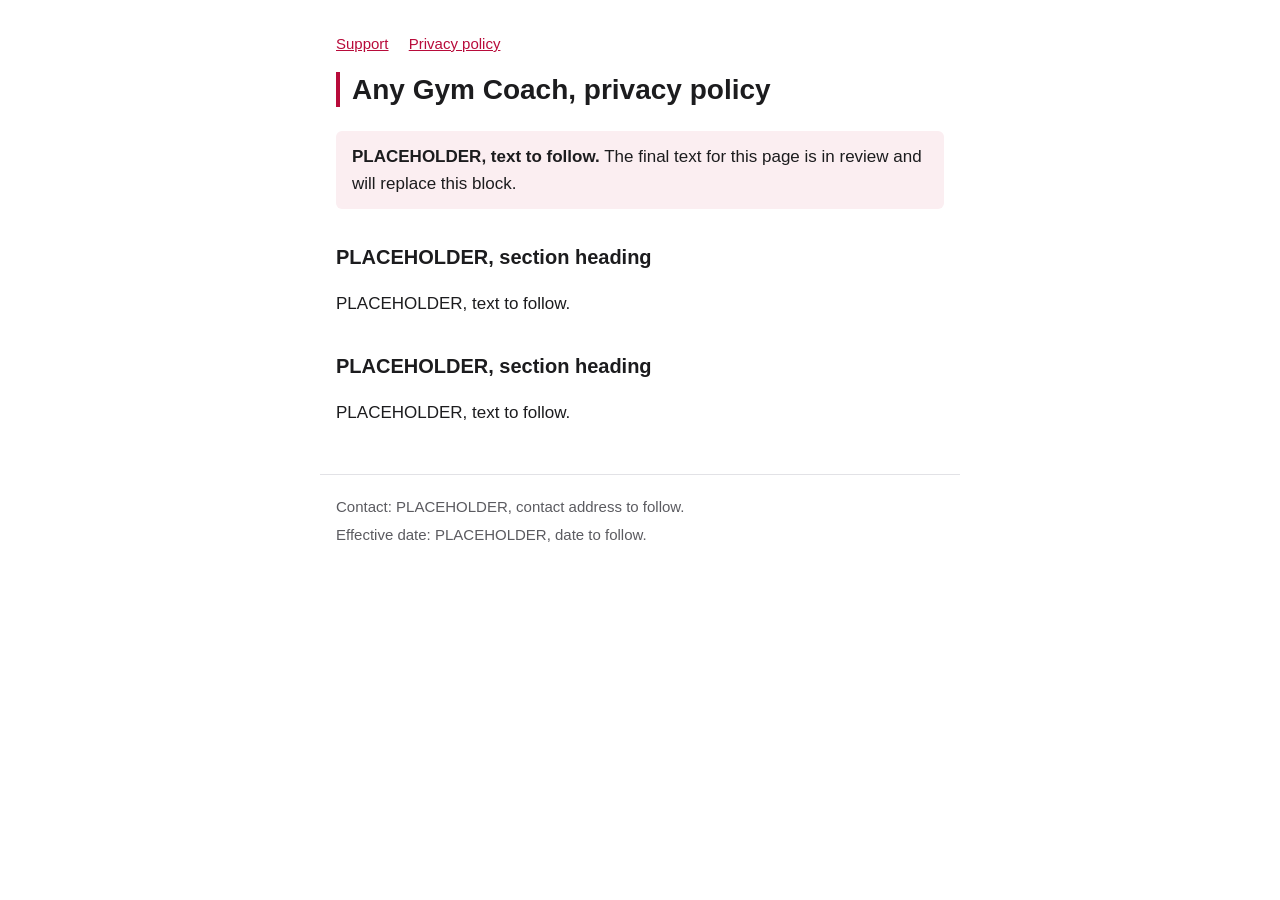
==== privacy.html @ a0c2c73c "Add static support and privacy page shell for Any Gym Coach Two placeholder pages (support and priva" ====
<!doctype html>
<html lang="en-GB">
<head>
<meta charset="utf-8">
<meta name="viewport" content="width=device-width, initial-scale=1">
<meta name="referrer" content="no-referrer">
<meta http-equiv="Content-Security-Policy" content="default-src 'none'; style-src 'self'; img-src 'self'; base-uri 'none'; form-action 'none'">
<title>Any Gym Coach, privacy policy</title>
<link rel="stylesheet" href="styles.css">
</head>
<body>
<header>
<nav aria-label="Site">
<a href="index.html">Support</a>
<a href="privacy.html" aria-current="page">Privacy policy</a>
</nav>
</header>
<main>
<h1>Any Gym Coach, privacy policy</h1>
<p class="placeholder"><strong>PLACEHOLDER, text to follow.</strong> The final text for this page is in review and will replace this block.</p>
<h2>PLACEHOLDER, section heading</h2>
<p>PLACEHOLDER, text to follow.</p>
<h2>PLACEHOLDER, section heading</h2>
<p>PLACEHOLDER, text to follow.</p>
</main>
<footer>
<p>Contact: PLACEHOLDER, contact address to follow.</p>
<p>Effective date: PLACEHOLDER, date to follow.</p>
</footer>
</body>
</html>
---- styles.css ----
:root {
  color-scheme: light dark;
  --bg: #ffffff;
  --text: #1c1c1e;
  --muted: #5b5b60;
  --rule: #e2e2e6;
  --accent: #b80b3a;
  --note-bg: #fbeef1;
}
@media (prefers-color-scheme: dark) {
  :root {
    --bg: #111113;
    --text: #f2f2f5;
    --muted: #a6a6ad;
    --rule: #2c2c30;
    --accent: #ff5c85;
    --note-bg: #2a1219;
  }
}
* { box-sizing: border-box; }
html { -webkit-text-size-adjust: 100%; }
body {
  margin: 0;
  background: var(--bg);
  color: var(--text);
  font-family: -apple-system, BlinkMacSystemFont, "Segoe UI", Roboto, "Helvetica Neue", Arial, sans-serif;
  font-size: 1.0625rem;
  line-height: 1.6;
}
header, main, footer {
  max-width: 40rem;
  margin: 0 auto;
  padding: 0 1rem;
}
header { padding-top: 2rem; }
nav { font-size: 0.9375rem; }
nav a { margin-right: 1rem; }
h1 {
  font-size: 1.75rem;
  line-height: 1.25;
  margin: 1rem 0 1.5rem;
  border-left: 4px solid var(--accent);
  padding-left: 0.75rem;
}
h2 { font-size: 1.25rem; margin-top: 2rem; }
a { color: var(--accent); }
a:focus-visible { outline: 2px solid var(--accent); outline-offset: 2px; }
.placeholder {
  background: var(--note-bg);
  border-radius: 6px;
  padding: 0.75rem 1rem;
}
footer {
  margin-top: 3rem;
  padding-top: 1rem;
  padding-bottom: 2rem;
  border-top: 1px solid var(--rule);
  color: var(--muted);
  font-size: 0.9375rem;
}
footer p { margin: 0.25rem 0; }
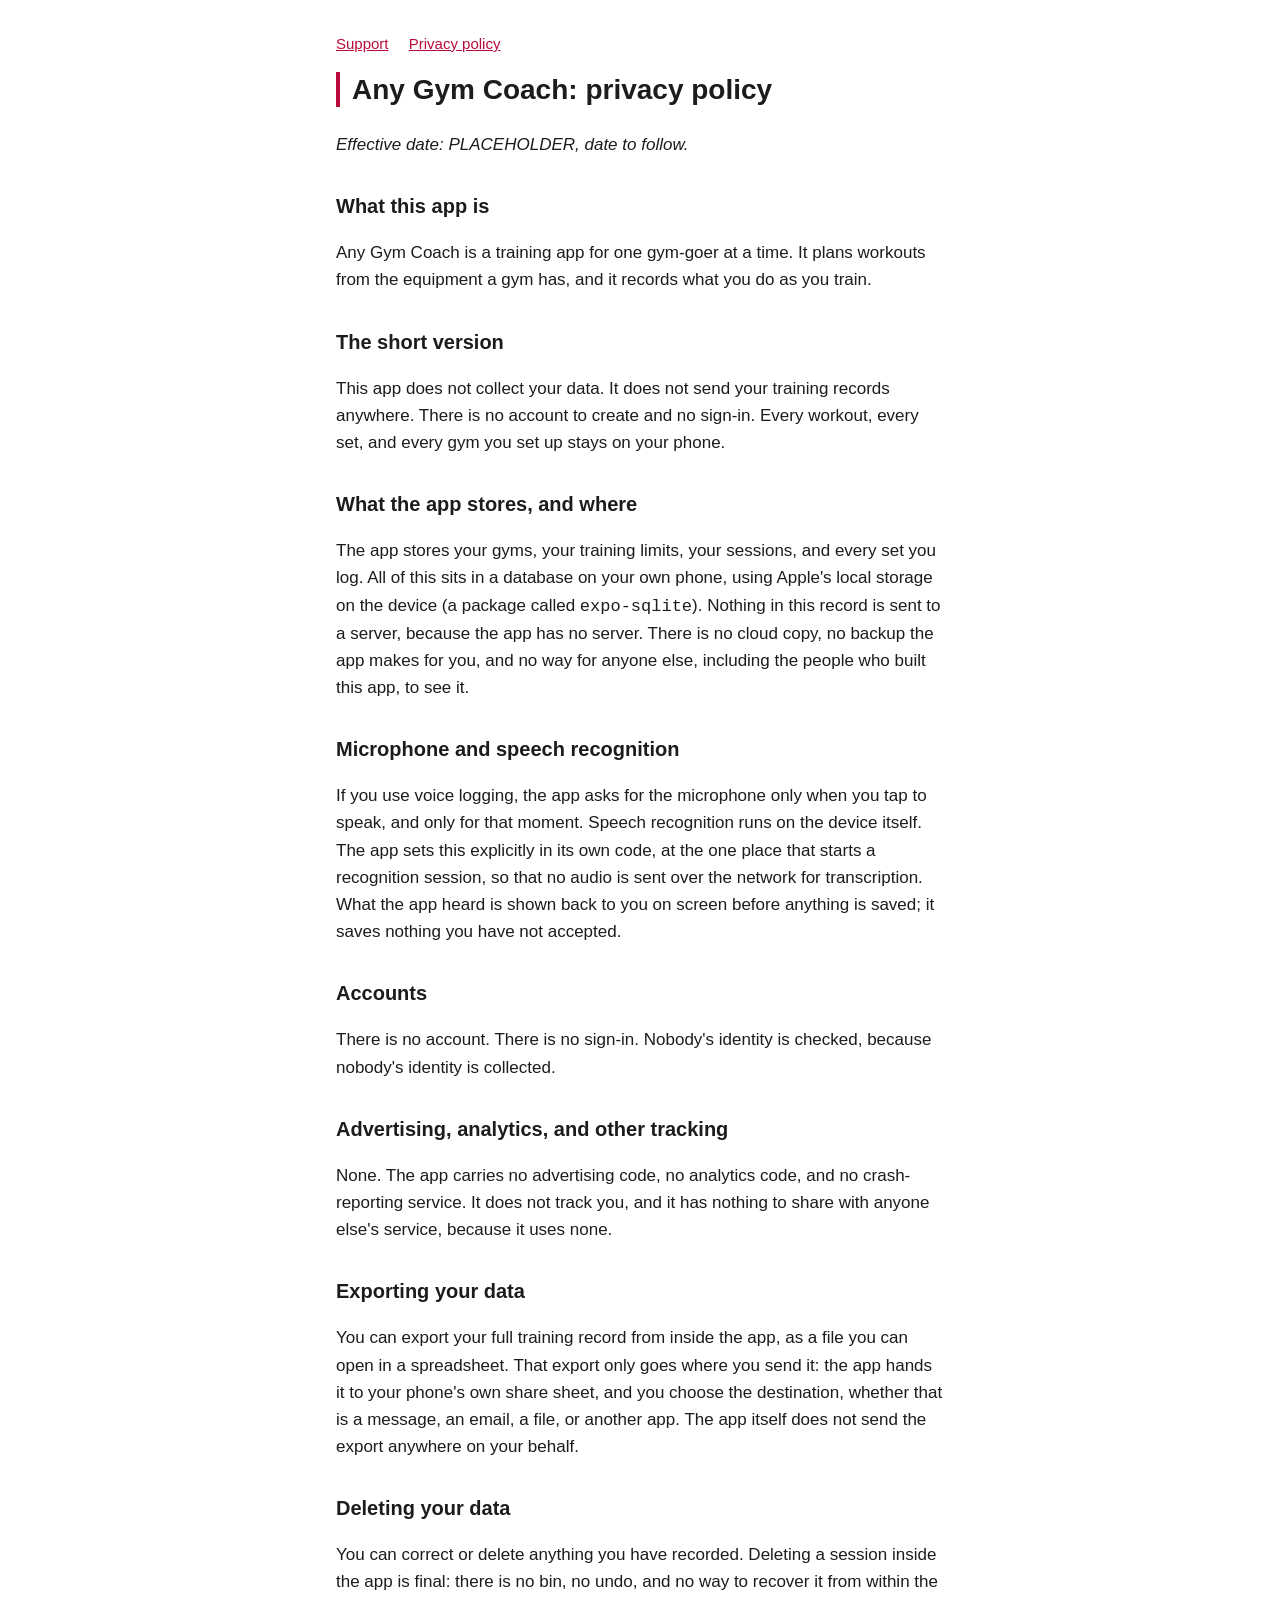
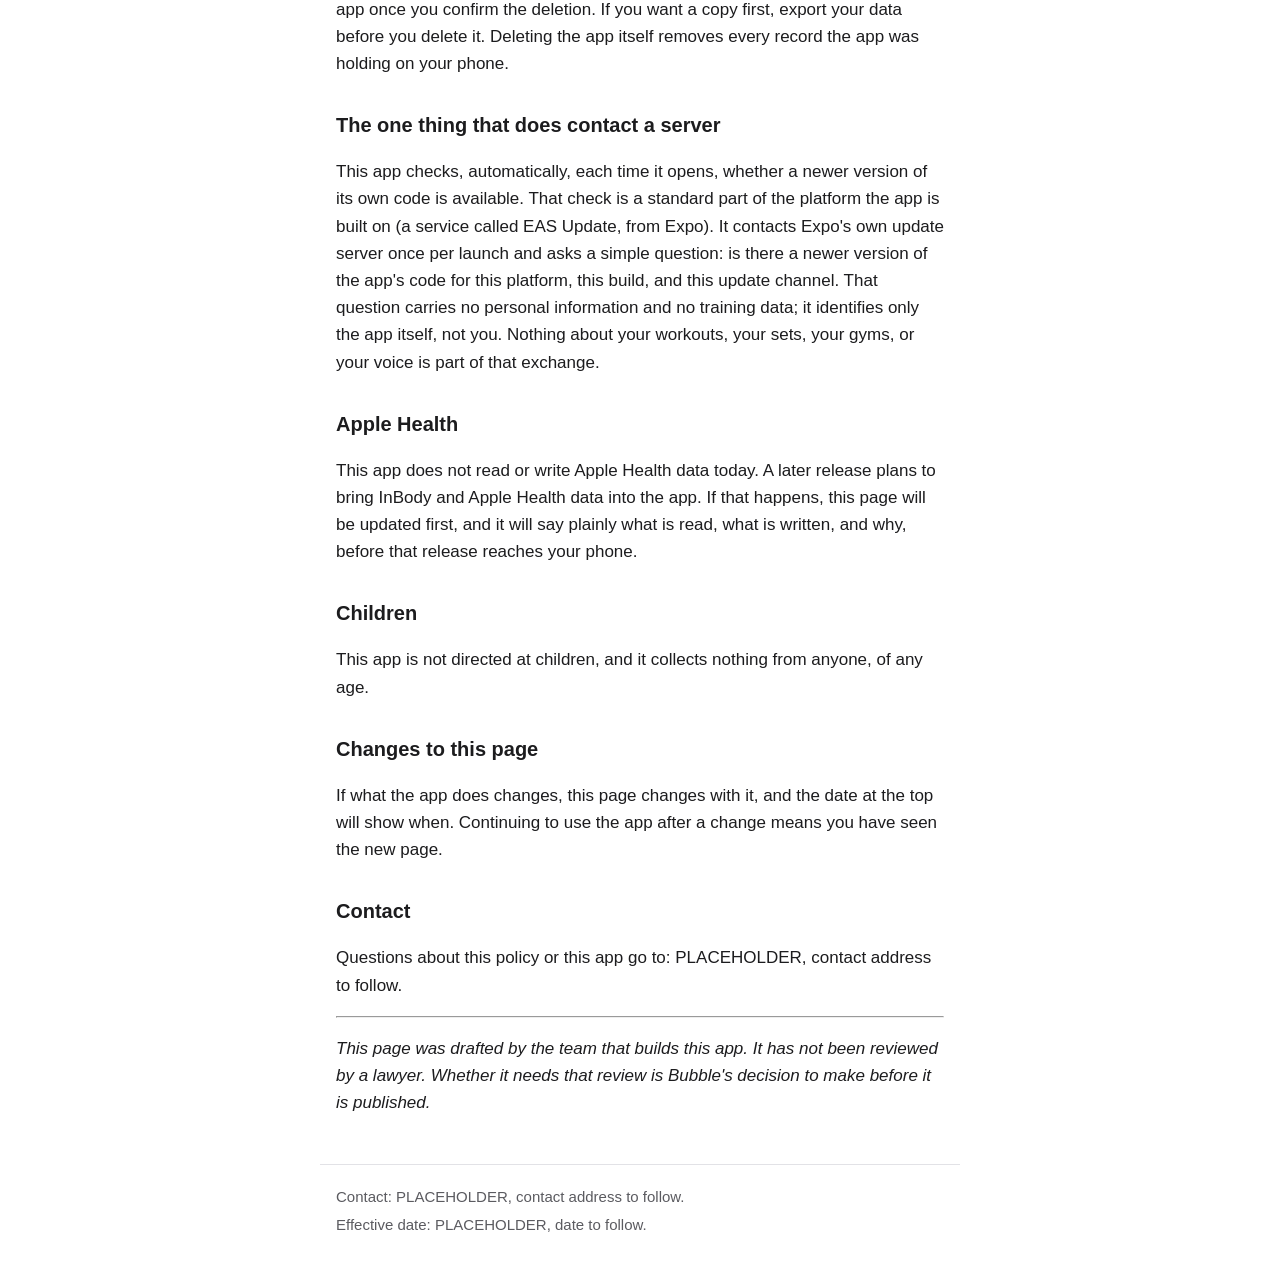
==== commit b6abc76c: "Insert gated page text into the support and privacy pages Page body taken word for word from the two" ====
--- a/privacy.html
+++ b/privacy.html
@@ -16,12 +16,36 @@
 </nav>
 </header>
 <main>
-<h1>Any Gym Coach, privacy policy</h1>
-<p class="placeholder"><strong>PLACEHOLDER, text to follow.</strong> The final text for this page is in review and will replace this block.</p>
-<h2>PLACEHOLDER, section heading</h2>
-<p>PLACEHOLDER, text to follow.</p>
-<h2>PLACEHOLDER, section heading</h2>
-<p>PLACEHOLDER, text to follow.</p>
+<h1>Any Gym Coach: privacy policy</h1>
+<p><em>Effective date: PLACEHOLDER, date to follow.</em></p>
+<h2>What this app is</h2>
+<p>Any Gym Coach is a training app for one gym-goer at a time. It plans workouts from the equipment a gym has, and it records what you do as you train.</p>
+<h2>The short version</h2>
+<p>This app does not collect your data. It does not send your training records anywhere. There is no account to create and no sign-in. Every workout, every set, and every gym you set up stays on your phone.</p>
+<h2>What the app stores, and where</h2>
+<p>The app stores your gyms, your training limits, your sessions, and every set you log. All of this sits in a database on your own phone, using Apple's local storage on the device (a package called <code>expo-sqlite</code>). Nothing in this record is sent to a server, because the app has no server. There is no cloud copy, no backup the app makes for you, and no way for anyone else, including the people who built this app, to see it.</p>
+<h2>Microphone and speech recognition</h2>
+<p>If you use voice logging, the app asks for the microphone only when you tap to speak, and only for that moment. Speech recognition runs on the device itself. The app sets this explicitly in its own code, at the one place that starts a recognition session, so that no audio is sent over the network for transcription. What the app heard is shown back to you on screen before anything is saved; it saves nothing you have not accepted.</p>
+<h2>Accounts</h2>
+<p>There is no account. There is no sign-in. Nobody's identity is checked, because nobody's identity is collected.</p>
+<h2>Advertising, analytics, and other tracking</h2>
+<p>None. The app carries no advertising code, no analytics code, and no crash-reporting service. It does not track you, and it has nothing to share with anyone else's service, because it uses none.</p>
+<h2>Exporting your data</h2>
+<p>You can export your full training record from inside the app, as a file you can open in a spreadsheet. That export only goes where you send it: the app hands it to your phone's own share sheet, and you choose the destination, whether that is a message, an email, a file, or another app. The app itself does not send the export anywhere on your behalf.</p>
+<h2>Deleting your data</h2>
+<p>You can correct or delete anything you have recorded. Deleting a session inside the app is final: there is no bin, no undo, and no way to recover it from within the app once you confirm the deletion. If you want a copy first, export your data before you delete it. Deleting the app itself removes every record the app was holding on your phone.</p>
+<h2>The one thing that does contact a server</h2>
+<p>This app checks, automatically, each time it opens, whether a newer version of its own code is available. That check is a standard part of the platform the app is built on (a service called EAS Update, from Expo). It contacts Expo's own update server once per launch and asks a simple question: is there a newer version of the app's code for this platform, this build, and this update channel. That question carries no personal information and no training data; it identifies only the app itself, not you. Nothing about your workouts, your sets, your gyms, or your voice is part of that exchange.</p>
+<h2>Apple Health</h2>
+<p>This app does not read or write Apple Health data today. A later release plans to bring InBody and Apple Health data into the app. If that happens, this page will be updated first, and it will say plainly what is read, what is written, and why, before that release reaches your phone.</p>
+<h2>Children</h2>
+<p>This app is not directed at children, and it collects nothing from anyone, of any age.</p>
+<h2>Changes to this page</h2>
+<p>If what the app does changes, this page changes with it, and the date at the top will show when. Continuing to use the app after a change means you have seen the new page.</p>
+<h2>Contact</h2>
+<p>Questions about this policy or this app go to: PLACEHOLDER, contact address to follow.</p>
+<hr>
+<p><em>This page was drafted by the team that builds this app. It has not been reviewed by a lawyer. Whether it needs that review is Bubble's decision to make before it is published.</em></p>
 </main>
 <footer>
 <p>Contact: PLACEHOLDER, contact address to follow.</p>
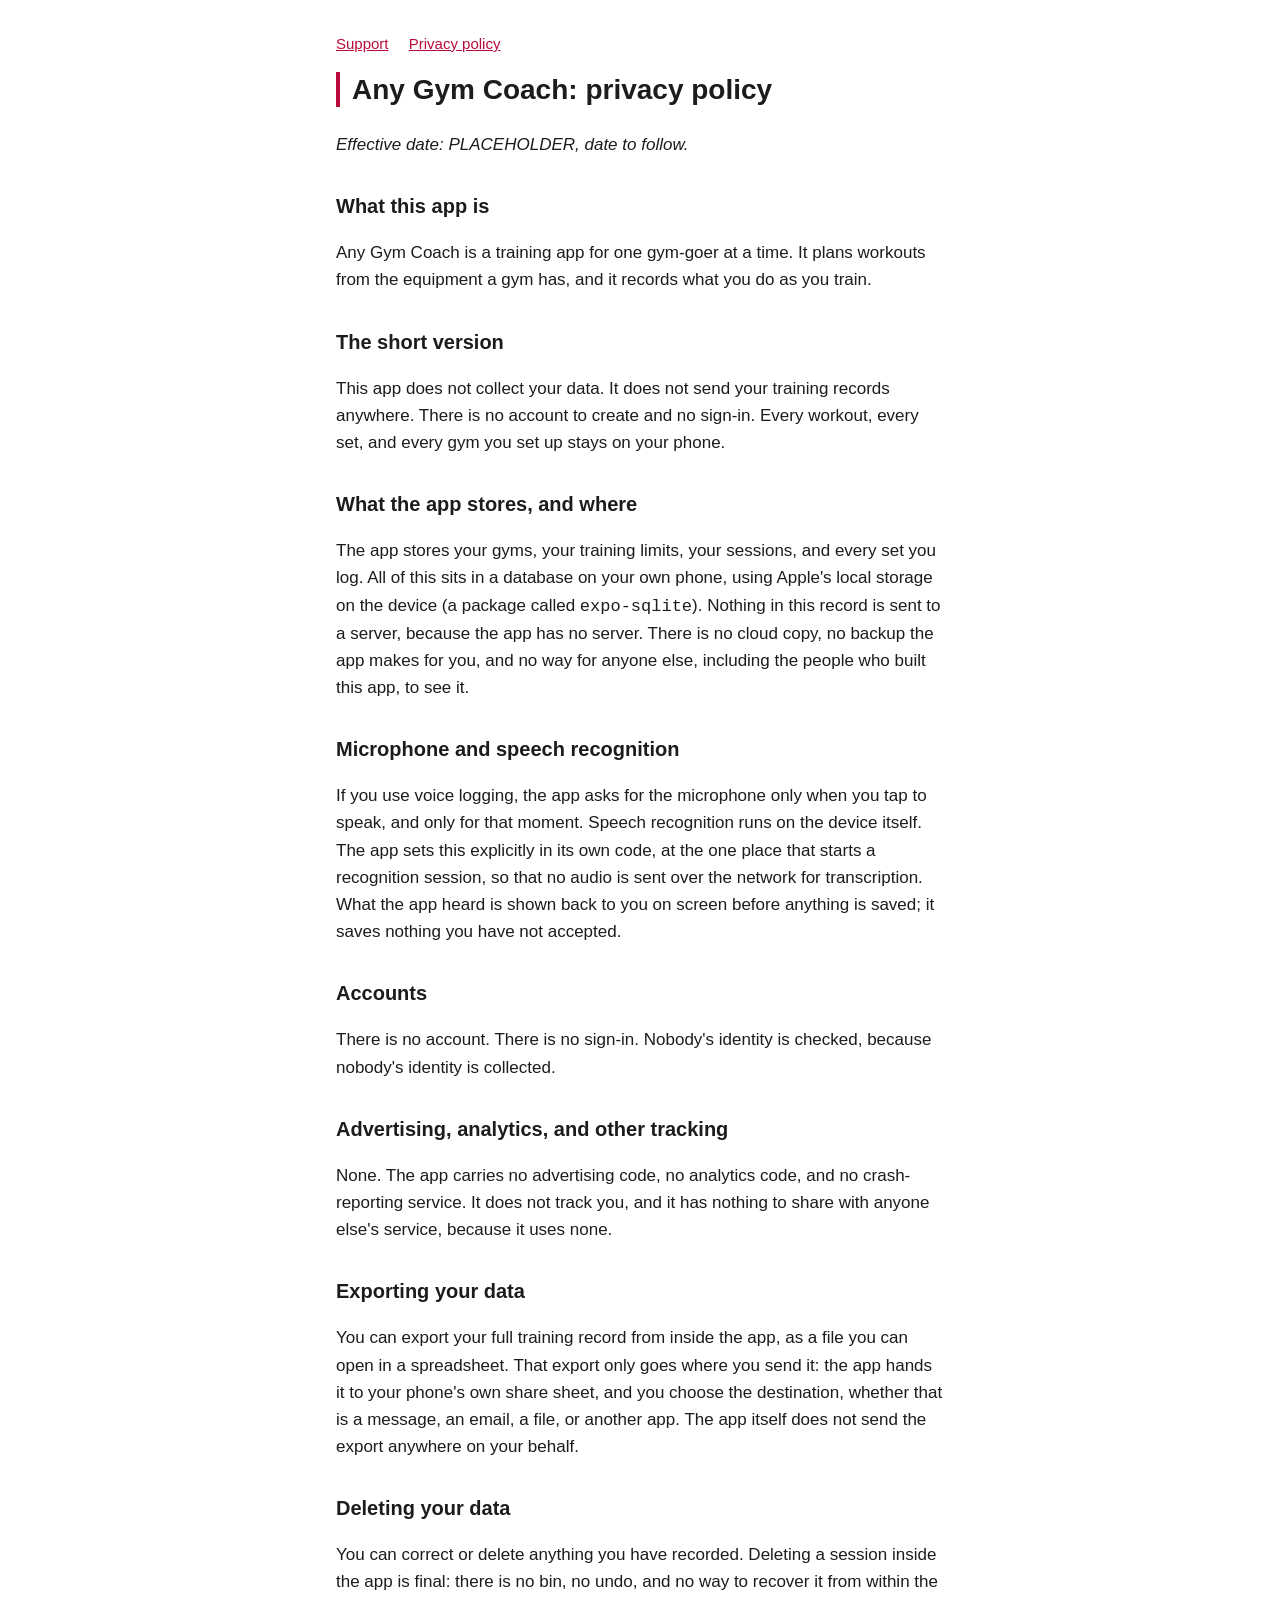
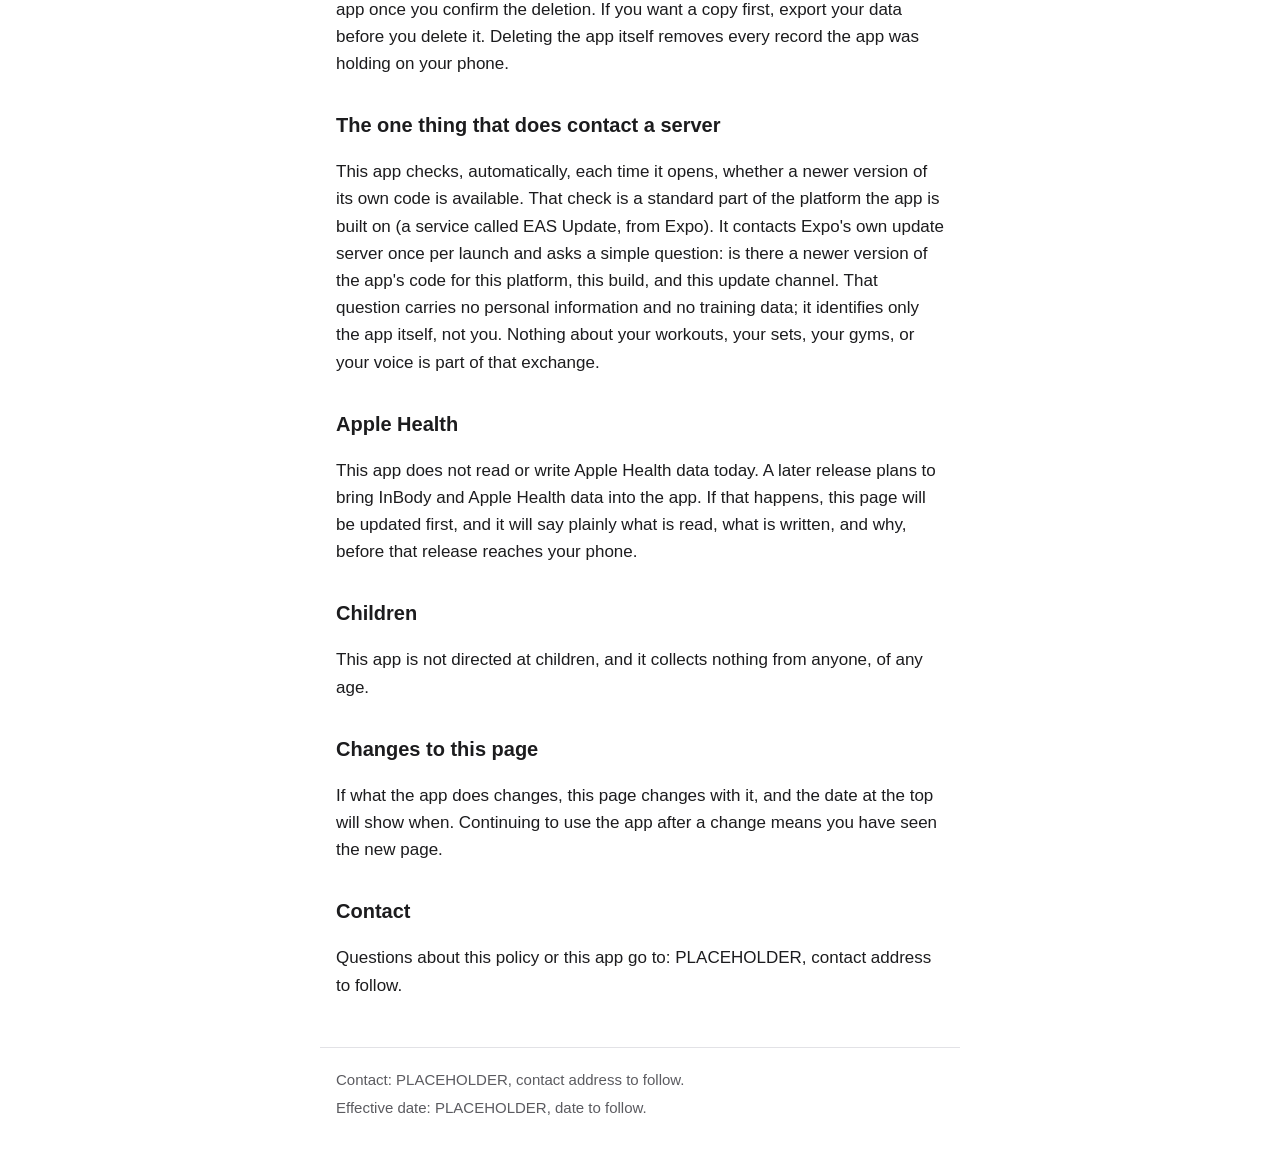
==== commit 590df44a: "Remove the closing lawyer-review note from the privacy page Oscar upheld the point on 2026-09-25: th" ====
--- a/privacy.html
+++ b/privacy.html
@@ -44,8 +44,6 @@
 <p>If what the app does changes, this page changes with it, and the date at the top will show when. Continuing to use the app after a change means you have seen the new page.</p>
 <h2>Contact</h2>
 <p>Questions about this policy or this app go to: PLACEHOLDER, contact address to follow.</p>
-<hr>
-<p><em>This page was drafted by the team that builds this app. It has not been reviewed by a lawyer. Whether it needs that review is Bubble's decision to make before it is published.</em></p>
 </main>
 <footer>
 <p>Contact: PLACEHOLDER, contact address to follow.</p>
